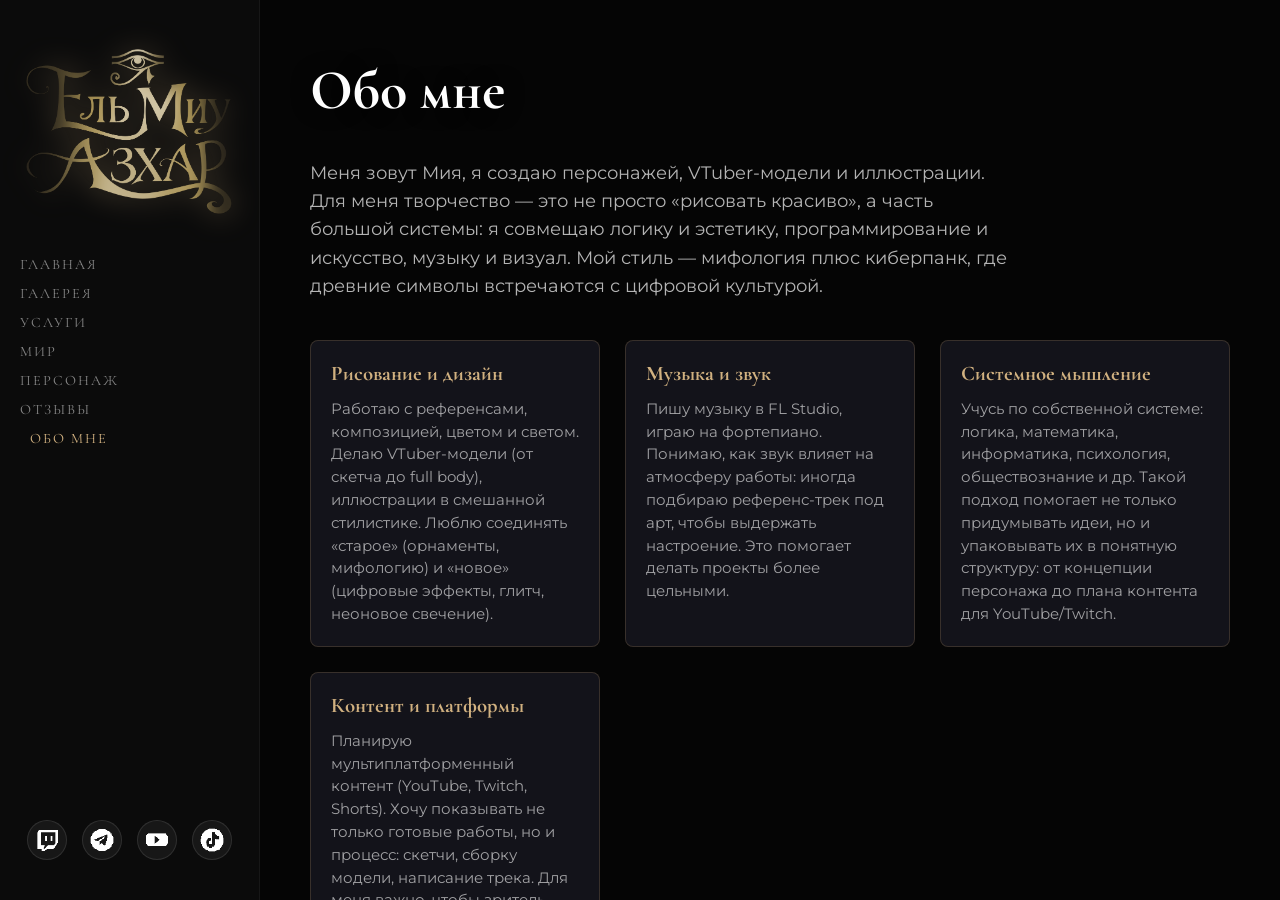
==== about.html @ bcaed86e "ервый коммит: сайт с галереей и формой заказа" ====
<!DOCTYPE html>
<html lang="ru">
<head>
  <meta charset="UTF-8" />
  <meta name="viewport" content="width=device-width, initial-scale=1.0" />
  <title>Обо мне — Ель Миу Азхар</title>
  
  <link rel="preconnect" href="https://fonts.googleapis.com">
  <link rel="preconnect" href="https://fonts.gstatic.com" crossorigin>
  <link href="https://fonts.googleapis.com/css2?family=Cormorant+Garamond:wght@400;600;700&family=Montserrat:wght@400;500&display=swap" rel="stylesheet">

  <!-- ЗВУКИ (должны лежать в папке sounds/) -->
  <audio id="sound-click" src="sounds/tik.mp3" preload="auto"></audio>
  <audio id="sound-hover" src="sounds/navodka.mp3" preload="auto"></audio>

  <style>
    /* --- БАЗОВЫЕ НАСТРОЙКИ --- */
    body {
      margin: 0;
      padding: 0;
      height: 100vh;
      overflow-x: hidden;
      display: flex;
      flex-direction: column;
      font-family: 'Montserrat', sans-serif;
      background-color: #050505;
      color: #fff;
      box-sizing: border-box;
    }
    * { box-sizing: border-box; }
    .page-wrapper {
      display: flex;
      width: 100%;
      height: 100%;
      overflow: hidden;
      position: relative;
    }

    /* --- САЙДБАР --- */
    .sidebar {
      width: 260px;
      height: 100%;
      background: #0b0b0b;
      padding: 40px 20px;
      display: flex;
      flex-direction: column;
      justify-content: space-between;
      flex-shrink: 0;
      z-index: 10;
      border-right: 1px solid rgba(255,255,255,0.05);
    }
    .logo-wrapper {
      margin-bottom: 30px;
      opacity: 0;
      transform: translateY(-20px);
      animation: fadeInDown 1.2s cubic-bezier(0.16, 1, 0.3, 1) forwards;
    }
    .site-logo {
      max-width: 100%;
      height: auto;
      filter: drop-shadow(0 0 15px rgba(209, 177, 128, 0.4));
    }
    @keyframes logoFloat {
      0%, 100% { transform: translateY(0); }
      50% { transform: translateY(-5px); }
    }
    .logo-wrapper img { animation: logoFloat 6s ease-in-out infinite; }

    .nav-list {
      list-style: none;
      padding: 0; margin: 0;
      display: flex;
      flex-direction: column;
      gap: 10px;
    }
    .nav-link {
      text-decoration: none;
      color: rgba(255, 255, 255, 0.5);
      font-family: 'Cormorant Garamond', serif;
      font-size: 0.9rem;
      text-transform: uppercase;
      letter-spacing: 2px;
      padding: 5px 0;
      transition: all 0.3s ease;
    }
    .nav-link:hover, .nav-link.active {
      color: #d1b180;
      padding-left: 10px;
    }

    .social-row {
      display: flex;
      justify-content: center;
      align-items: center;
      gap: 15px;
      margin-top: auto;
      flex-wrap: nowrap;
    }
    .social-icon-btn {
      width: 40px; height: 40px;
      border-radius: 50%;
      background: rgba(255, 255, 255, 0.05);
      border: 1px solid rgba(255,255,255,0.1);
      display: flex; align-items: center; justify-content: center;
      text-decoration: none;
      transition: all 0.3s cubic-bezier(0.175, 0.885, 0.32, 1.275);
    }
    .social-icon-btn img {
      width: 24px; height: 24px;
      object-fit: contain;
      filter: brightness(0) invert(1);
    }
    .social-icon-btn:hover {
      background: #d1b180;
      transform: scale(1.1) rotate(10deg);
      border-color: #d1b180;
    }
    .social-icon-btn:hover img { filter: brightness(0) invert(0); }

    /* --- КОНТЕНТ --- */
    .main-content {
      flex-grow: 1;
      background: #050505;
      padding: 60px 50px;
      overflow-y: auto;
      position: relative;
      display: flex;
      flex-direction: column;
    }

    .hero-title {
      font-family: 'Cormorant Garamond', serif;
      font-size: 3.5rem;
      color: white;
      margin: 0 0 20px 0;
      line-height: 1.1;
      text-shadow: 0 0 20px rgba(0,0,0,0.5);
      opacity: 0; transform: translateY(30px);
      animation: fadeInUp 1s cubic-bezier(0.16, 1, 0.3, 1) 0.5s forwards;
    }

    .about-intro {
      color: rgba(255,255,255,0.7);
      font-size: 1.1rem;
      max-width: 700px;
      line-height: 1.6;
      margin-bottom: 40px;
      opacity: 0; transform: translateY(20px);
      animation: fadeInUp 0.8s cubic-bezier(0.16, 1, 0.3, 1) 0.7s forwards;
    }

    .skills-grid {
      display: grid;
      grid-template-columns: repeat(auto-fit, minmax(240px, 1fr));
      gap: 25px;
      margin-bottom: 50px;
    }

    .skill-card {
      background: rgba(26, 26, 36, 0.7);
      backdrop-filter: blur(10px);
      border: 1px solid rgba(205, 163, 110, 0.2);
      padding: 20px;
      border-radius: 8px;
      opacity: 0; transform: translateY(20px);
      animation: fadeInUp 0.6s cubic-bezier(0.16, 1, 0.3, 1) forwards;
      transition: transform 0.3s ease, border-color 0.3s ease;
    }
    .skill-card:nth-child(1) { animation-delay: 0.6s; }
    .skill-card:nth-child(2) { animation-delay: 0.7s; }
    .skill-card:nth-child(3) { animation-delay: 0.8s; }
    .skill-card:nth-child(4) { animation-delay: 0.9s; }
    .skill-card:hover {
      transform: translateY(-5px) scale(1.01);
      border-color: #d1b180;
    }

    .skill-card h3 {
      color: #d1b180;
      margin: 0 0 12px 0;
      font-family: 'Cormorant Garamond', serif;
      font-size: 1.3rem;
    }
    .skill-card p {
      color: rgba(255,255,255,0.6);
      margin: 0; font-size: 0.95rem; line-height: 1.5;
    }

    .vision-section {
      border-top: 1px solid rgba(255,255,255,0.08);
      padding-top: 40px;
      opacity: 0; transform: translateY(20px);
      animation: fadeIn 0.8s ease-out 1.0s forwards;
    }
    .vision-title {
      color: white; font-family: 'Cormorant Garamond', serif;
      font-size: 1.8rem; margin-bottom: 20px;
    }
    .vision-text {
      color: rgba(255,255,255,0.65);
      max-width: 700px; line-height: 1.6;
    }

    .cta-block {
      margin-top: auto; text-align: center;
      opacity: 0; animation: fadeIn 0.8s ease-out 1.1s forwards;
    }
    .order-btn {
      background: transparent; border: 2px solid #d1b180;
      color: #d1b180; padding: 14px 40px; text-decoration: none;
      text-transform: uppercase; font-weight: 700; letter-spacing: 1px;
      cursor: pointer; transition: all 0.3s ease;
      font-family: 'Cormorant Garamond', serif;
    }
    .order-btn:hover {
      background: #d1b180; color: #000;
      box-shadow: 0 0 20px rgba(209, 177, 128, 0.3);
    }

    @keyframes fadeInDown { to { opacity: 1; transform: translateY(0); } }
    @keyframes fadeInUp { to { opacity: 1; transform: translateY(0); } }
    @keyframes fadeIn { to { opacity: 1; } }

    /* МОДАЛЬНОЕ ОКНО */
    .modal-overlay {
      position: fixed; top: 0; left: 0; width: 100%; height: 100%;
      background: rgba(0, 0, 0, 0.9); display: none;
      justify-content: center; align-items: center; z-index: 1000;
      backdrop-filter: blur(4px);
    }
    .modal-overlay.active { display: flex; }
    .modal-content {
      background: #111; padding: 30px; border: 1px solid #d1b180;
      text-align: center; max-width: 500px; width: 90%;
    }
    .modal-close {
      position: absolute; top: 15px; right: 20px; background: none; border: none;
      color: rgba(255,255,255,0.5); font-size: 2rem; cursor: pointer;
    }
    .payment-grid {
      display: grid; grid-template-columns: 1fr 1fr; gap: 10px; margin-top: 20px;
    }
    .payment-btn {
      background: transparent; border: 1px solid #d1b180;
      color: #d1b180; padding: 12px; text-decoration: none;
      text-transform: uppercase; font-weight: 700; transition: 0.3s;
      text-align: center; display: block;
    }
    .payment-btn:hover {
      background: #d1b180; color: #000;
      box-shadow: 0 0 15px rgba(209, 177, 128, 0.4);
    }

    @media (max-width: 768px) {
      .page-wrapper { flex-direction: column; }
      .sidebar { width: 100%; height: auto; padding: 20px; flex-direction: row; justify-content: space-between; align-items: center; flex-wrap: wrap; gap: 20px; order: -1; border-right: none; border-bottom: 1px solid rgba(255,255,255,0.05); }
      .logo-wrapper { margin-bottom: 0; order: 1; }
      .nav-list { flex-direction: row; gap: 15px; margin-top: 10px; flex-grow: 1; justify-content: center; order: 2; }
      .social-row { margin-top: 0; justify-content: center; width: 100%; order: 3; }
      .main-content { padding: 30px 20px; }
      .hero-title { font-size: 2.2rem; }
      .skills-grid { grid-template-columns: 1fr; }
    }
  </style>
</head>
<body>
  <div class="page-wrapper">
    <!-- ЛЕВАЯ ПАНЕЛЬ -->
    <aside class="sidebar">
      <div class="logo-wrapper">
        <img src="img/logo.png" alt="Ель Миу Азхар" class="site-logo" onerror="this.style.display='none'" />
      </div>
      <nav>
        <ul class="nav-list">
          <li><a href="index.html" class="nav-link">Главная</a></li>
          <li><a href="gallery.html" class="nav-link">Галерея</a></li>
          <li><a href="services.html" class="nav-link">Услуги</a></li>
          <li><a href="world.html" class="nav-link">Мир</a></li>
          <li><a href="character.html" class="nav-link">Персонаж</a></li>
          <li><a href="reviews.html" class="nav-link">Отзывы</a></li>
          <li><a href="about.html" class="nav-link active">Обо мне</a></li>
        </ul>
      </nav>
      <div class="social-row">
        <a href="https://www.twitch.tv/miumiu690028" target="_blank" class="social-icon-btn"><img src="img/twitch.png" alt="Twitch" /></a>
        <a href="https://t.me/MIUMIU690028" target="_blank" class="social-icon-btn"><img src="img/telegram.png" alt="Telegram" /></a>
        <a href="https://www.youtube.com/@elmiuazhar" target="_blank" class="social-icon-btn"><img src="img/youtube.png" alt="YouTube" /></a>
        <a href="https://www.tiktok.com/@elmiuazhar?is_from_webapp=1&sender_device=pc" target="_blank" class="social-icon-btn"><img src="img/tiktok.png" alt="TikTok" /></a>
      </div>
    </aside>
    
    <!-- ПРАВАЯ ЧАСТЬ -->
     <!-- ПРАВАЯ ЧАСТЬ -->
    <main class="main-content">
      <h1 class="hero-title">Обо мне</h1>

      <p class="about-intro">
        Меня зовут Мия, я создаю персонажей, VTuber-модели и иллюстрации. Для меня творчество — это не просто «рисовать красиво», а часть большой системы: я совмещаю логику и эстетику, программирование и искусство, музыку и визуал. Мой стиль — мифология плюс киберпанк, где древние символы встречаются с цифровой культурой.
      </p>

      <section class="skills-grid">
        <article class="skill-card">
          <h3>Рисование и дизайн</h3>
          <p>Работаю с референсами, композицией, цветом и светом. Делаю VTuber-модели (от скетча до full body), иллюстрации в смешанной стилистике. Люблю соединять «старое» (орнаменты, мифологию) и «новое» (цифровые эффекты, глитч, неоновое свечение).</p>
        </article>

        <article class="skill-card">
          <h3>Музыка и звук</h3>
          <p>Пишу музыку в FL Studio, играю на фортепиано. Понимаю, как звук влияет на атмосферу работы: иногда подбираю референс-трек под арт, чтобы выдержать настроение. Это помогает делать проекты более цельными.</p>
        </article>

        <article class="skill-card">
          <h3>Системное мышление</h3>
          <p>Учусь по собственной системе: логика, математика, информатика, психология, обществознание и др. Такой подход помогает не только придумывать идеи, но и упаковывать их в понятную структуру: от концепции персонажа до плана контента для YouTube/Twitch.</p>
        </article>

        <article class="skill-card">
          <h3>Контент и платформы</h3>
          <p>Планирую мультиплатформенный контент (YouTube, Twitch, Shorts). Хочу показывать не только готовые работы, но и процесс: скетчи, сборку модели, написание трека. Для меня важно, чтобы зритель видел, как рождается идея.</p>
        </article>
      </section>

      <section class="vision-section">
        <h2 class="vision-title">Моя цель</h2>
        <p class="vision-text">
          Сделать творчество полноценной работой, где каждая часть усиливает другую: арт, музыка, контент, аналитика. Хочу, чтобы мои проекты ощущались как «вселенная» — с историей, правилами и узнаваемой эстетикой. И при этом оставаться понятной для зрителя: показывать процесс, объяснять решения, делиться тем, что вдохновляет.
        </p>
      </section>
    </main>
  </div>
  <!-- ЗВУКИ (должны лежать в папке sounds/) -->
  <audio id="sound-click" src="sounds/tik.mp3" preload="auto"></audio>
  <audio id="sound-hover" src="sounds/navodka.mp3" preload="auto"></audio>

  <script>
    const clickAudio = document.getElementById('sound-click');
    const hoverAudio = document.getElementById('sound-hover');

    // Функция безопасного воспроизведения звука (учитывает политику браузеров)
    function playSound(audio) {
      if (!audio) return;
      audio.currentTime = 0; // перезапуск с начала
      audio.play().catch(e => console.log('Автовоспроизведение заблокировано браузером (нормально до первого клика)'));
    }

    // Элементы, на которых будут звуки
    const interactiveElements = document.querySelectorAll(
      '.nav-link, .social-icon-btn, .order-btn, .payment-btn, .modal-close'
    );

    interactiveElements.forEach(el => {
      // Звук при наведении
      el.addEventListener('mouseenter', () => {
        playSound(hoverAudio);
      });

      // Звук при клике
      el.addEventListener('click', () => {
        playSound(clickAudio);
      });
    });

    // Модальное окно
    const openBtn = document.getElementById('open-payment');
    const closeBtn = document.getElementById('close-payment');
    const modal = document.getElementById('payment-modal');

    if (openBtn) {
      openBtn.addEventListener('click', () => {
        modal.classList.add('active');
      });
    }

    if (closeBtn) {
      closeBtn.addEventListener('click', () => {
        modal.classList.remove('active');
      });
    }

    window.addEventListener('click', (e) => {
      if (e.target === modal) {
        modal.classList.remove('active');
      }
    });
  </script>
</body>
</html>
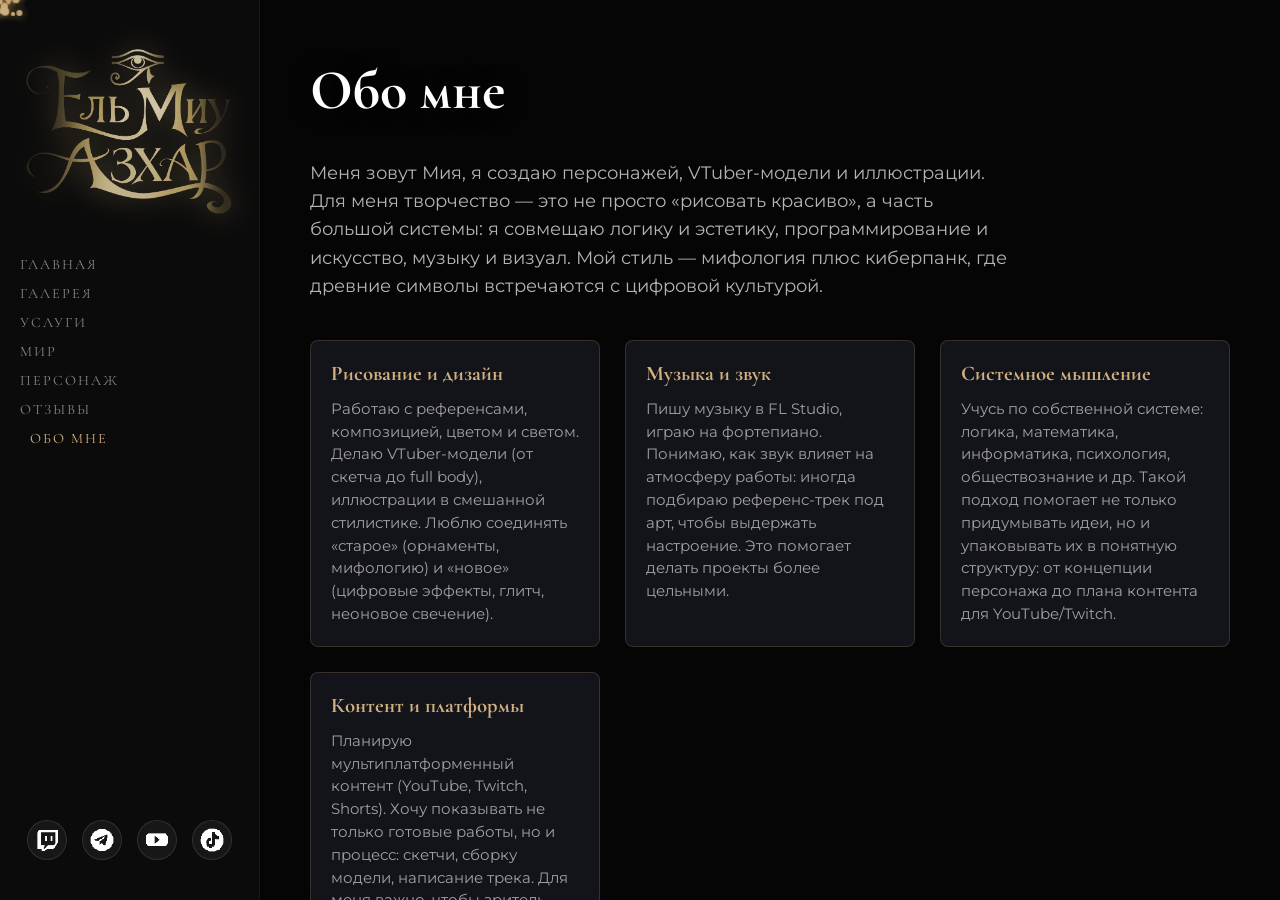
==== commit 621ad2aa: "обновление index.html" ====
--- a/about.html
+++ b/about.html
@@ -332,6 +332,87 @@
   <audio id="sound-click" src="sounds/tik.mp3" preload="auto"></audio>
   <audio id="sound-hover" src="sounds/navodka.mp3" preload="auto"></audio>
 
+  <div id="spark-container"></div>
+  <style>
+    #spark-container {
+      position: fixed;
+      top: 0;
+      left: 0;
+      width: 100%;
+      height: 100%;
+      pointer-events: none;
+      z-index: 9998;
+    }
+    .spark {
+      position: absolute;
+      border-radius: 50%;
+      background: #d1b180;
+      box-shadow: 0 0 10px rgba(209, 177, 128, 0.8);
+      will-change: transform, opacity;
+    }
+  </style>
+  <script>
+    const container = document.getElementById('spark-container');
+    const MAX_SPARKS = 150;
+    const SPARK_SIZE = 4;
+    const SPEED_FACTOR = 0.6;
+
+    let mouseX = 0;
+    let mouseY = 0;
+
+    document.addEventListener('mousemove', (e) => {
+      mouseX = e.clientX;
+      mouseY = e.clientY;
+    });
+
+    function spawnSparks() {
+      const count = 3;
+      for (let i = 0; i < count; i++) {
+        const spark = document.createElement('div');
+        spark.classList.add('spark');
+
+        const size = SPARK_SIZE * (0.5 + Math.random() * 1.5);
+        spark.style.width = `${size}px`;
+        spark.style.height = `${size}px`;
+
+        const offsetX = (Math.random() - 0.5) * 25;
+        const offsetY = (Math.random() - 0.5) * 25;
+        spark.style.left = `${mouseX + offsetX}px`;
+        spark.style.top = `${mouseY + offsetY}px`;
+
+        container.appendChild(spark);
+
+        const angle = Math.random() * Math.PI * 2;
+        const distance = 80 + Math.random() * 60;
+        const vx = Math.cos(angle) * distance * SPEED_FACTOR;
+        const vy = Math.sin(angle) * distance * SPEED_FACTOR;
+
+        let progress = 0;
+        const duration = 600 + Math.random() * 400;
+
+        function animateSpark() {
+          progress += 1;
+          const t = Math.min(progress / duration, 1);
+          spark.style.transform = `translate(${vx * t}px, ${vy * t}px)`;
+          spark.style.opacity = 1 - t;
+
+          if (t < 1) {
+            requestAnimationFrame(animateSpark);
+          } else {
+            spark.remove();
+          }
+        }
+
+        animateSpark();
+
+        if (container.children.length > MAX_SPARKS) {
+          container.firstChild.remove();
+        }
+      }
+    }
+
+    setInterval(spawnSparks, 80);
+  </script>
   <script>
     const clickAudio = document.getElementById('sound-click');
     const hoverAudio = document.getElementById('sound-hover');
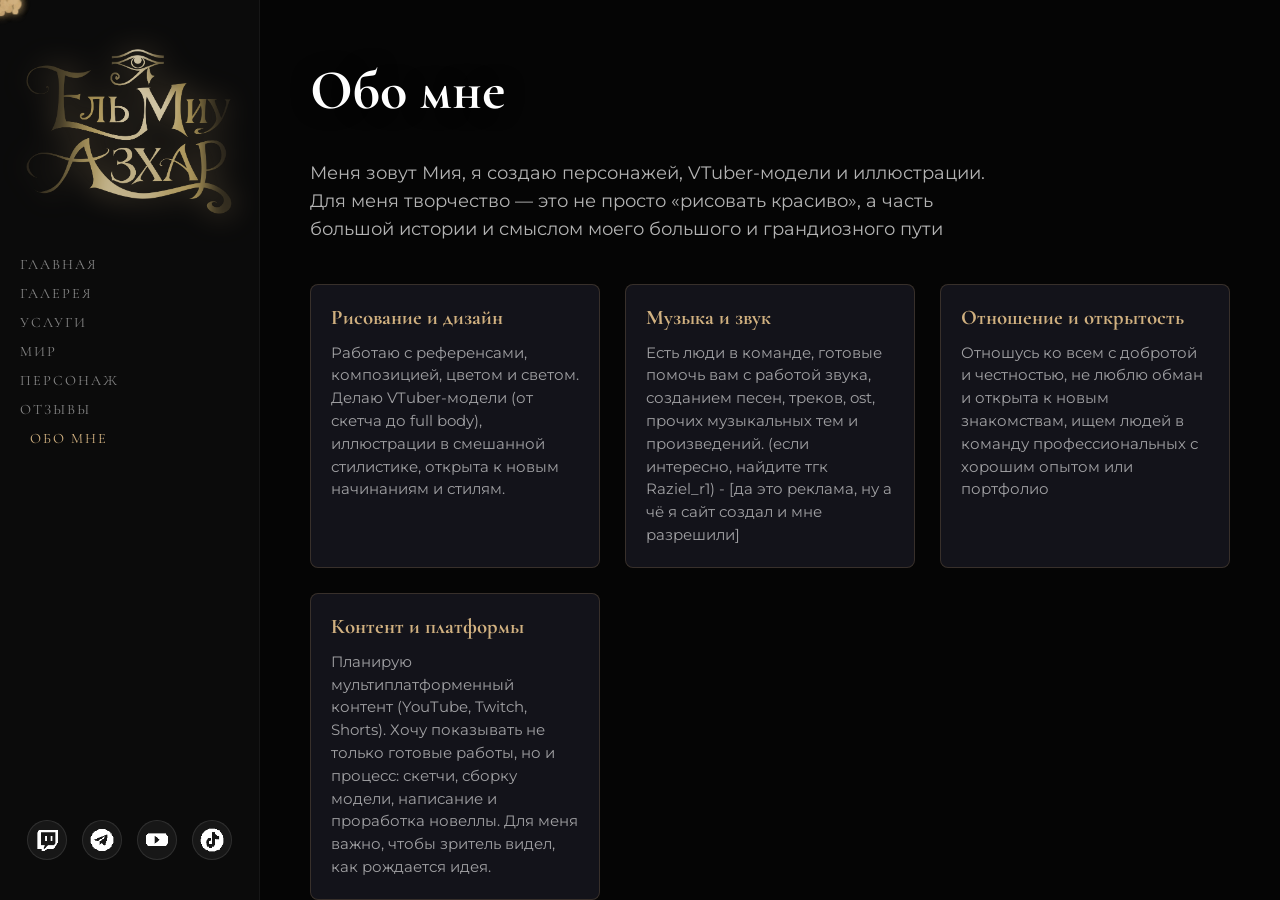
==== commit 48d60742: "обновление index.html" ====
--- a/about.html
+++ b/about.html
@@ -295,35 +295,34 @@
       <h1 class="hero-title">Обо мне</h1>
 
       <p class="about-intro">
-        Меня зовут Мия, я создаю персонажей, VTuber-модели и иллюстрации. Для меня творчество — это не просто «рисовать красиво», а часть большой системы: я совмещаю логику и эстетику, программирование и искусство, музыку и визуал. Мой стиль — мифология плюс киберпанк, где древние символы встречаются с цифровой культурой.
-      </p>
+        Меня зовут Мия, я создаю персонажей, VTuber-модели и иллюстрации. Для меня творчество — это не просто «рисовать красиво», а часть большой истории и смыслом моего большого и грандиозного пути
 
       <section class="skills-grid">
         <article class="skill-card">
           <h3>Рисование и дизайн</h3>
-          <p>Работаю с референсами, композицией, цветом и светом. Делаю VTuber-модели (от скетча до full body), иллюстрации в смешанной стилистике. Люблю соединять «старое» (орнаменты, мифологию) и «новое» (цифровые эффекты, глитч, неоновое свечение).</p>
+          <p>Работаю с референсами, композицией, цветом и светом. Делаю VTuber-модели (от скетча до full body), иллюстрации в смешанной стилистике, открыта к новым начинаниям и стилям.</p>
         </article>
 
         <article class="skill-card">
           <h3>Музыка и звук</h3>
-          <p>Пишу музыку в FL Studio, играю на фортепиано. Понимаю, как звук влияет на атмосферу работы: иногда подбираю референс-трек под арт, чтобы выдержать настроение. Это помогает делать проекты более цельными.</p>
+          <p>Есть люди в команде, готовые помочь вам с работой звука, созданием песен, треков, ost, прочих музыкальных тем и произведений. (если интересно, найдите тгк Raziel_r1) - [да это реклама, ну а чё я сайт создал и мне разрешили]</p>
         </article>
 
         <article class="skill-card">
-          <h3>Системное мышление</h3>
-          <p>Учусь по собственной системе: логика, математика, информатика, психология, обществознание и др. Такой подход помогает не только придумывать идеи, но и упаковывать их в понятную структуру: от концепции персонажа до плана контента для YouTube/Twitch.</p>
+          <h3>Отношение и открытость</h3>
+          <p>Отношусь ко всем с добротой и честностью, не люблю обман и открыта к новым знакомствам, ищем людей в команду профессиональных с хорошим опытом или портфолио</p>
         </article>
 
         <article class="skill-card">
           <h3>Контент и платформы</h3>
-          <p>Планирую мультиплатформенный контент (YouTube, Twitch, Shorts). Хочу показывать не только готовые работы, но и процесс: скетчи, сборку модели, написание трека. Для меня важно, чтобы зритель видел, как рождается идея.</p>
+          <p>Планирую мультиплатформенный контент (YouTube, Twitch, Shorts). Хочу показывать не только готовые работы, но и процесс: скетчи, сборку модели, написание и проработка новеллы. Для меня важно, чтобы зритель видел, как рождается идея.</p>
         </article>
       </section>
 
       <section class="vision-section">
         <h2 class="vision-title">Моя цель</h2>
         <p class="vision-text">
-          Сделать творчество полноценной работой, где каждая часть усиливает другую: арт, музыка, контент, аналитика. Хочу, чтобы мои проекты ощущались как «вселенная» — с историей, правилами и узнаваемой эстетикой. И при этом оставаться понятной для зрителя: показывать процесс, объяснять решения, делиться тем, что вдохновляет.
+          Сделать творчество полноценной работой, где каждая часть усиливает другую: анатомия, свет, контур, цветокор и подбор палитры. Хочу, чтобы мои проекты ощущались как «вселенная» — с историей, правилами и узнаваемой эстетикой/стилистикой. И при этом оставаться понятной для зрителя: показывать процесс, расскрывать искусство, делиться тем, что вдохновляет.
         </p>
       </section>
     </main>
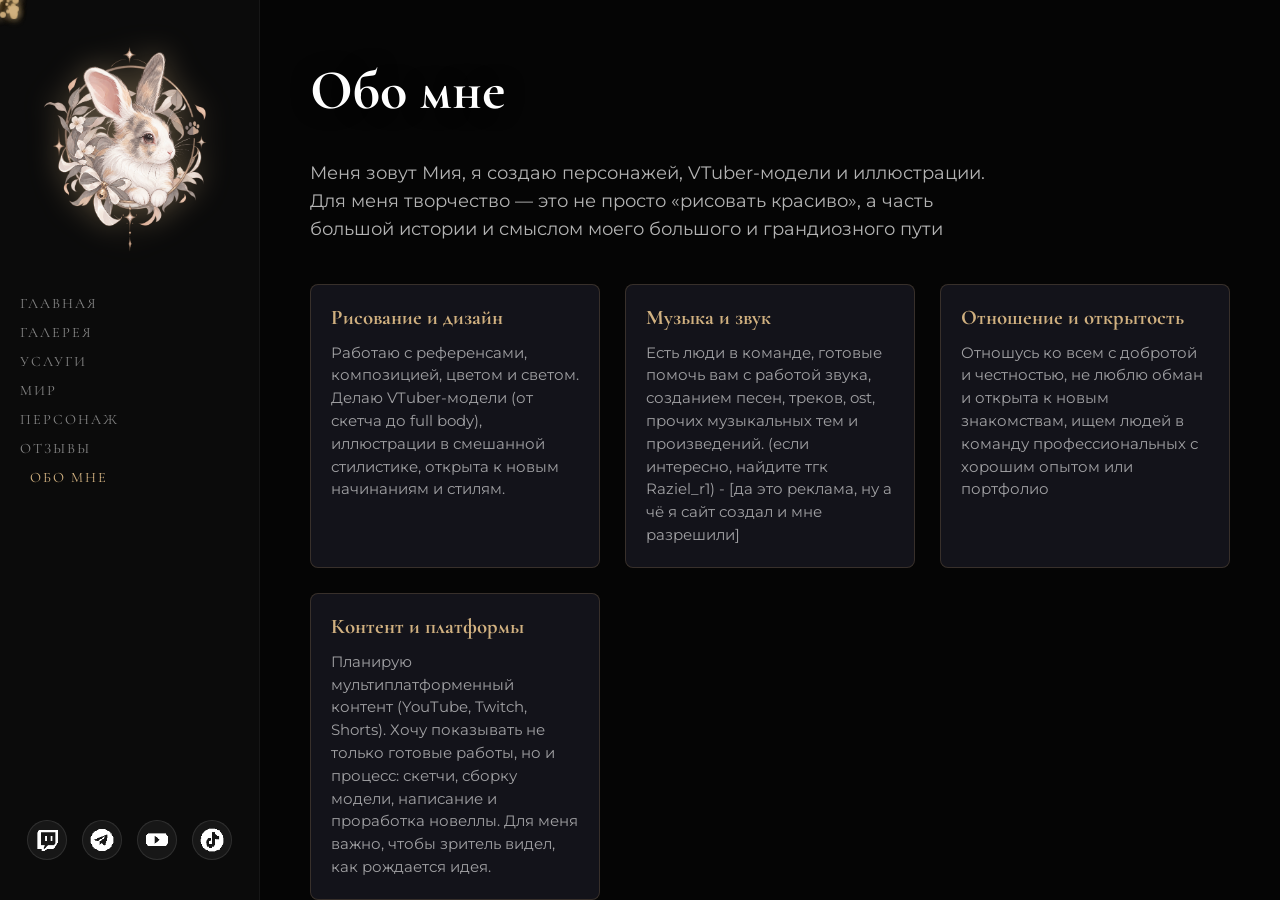
==== commit 36714ca0: "Update: BETA 2" ====
--- a/about.html
+++ b/about.html
@@ -1,6 +1,7 @@
 <!DOCTYPE html>
 <html lang="ru">
 <head>
+  <link rel="icon" type="img/logo.png" href="img/logo.png">
   <meta charset="UTF-8" />
   <meta name="viewport" content="width=device-width, initial-scale=1.0" />
   <title>Обо мне — Ель Миу Азхар</title>
@@ -252,15 +253,143 @@
     }
 
     @media (max-width: 768px) {
-      .page-wrapper { flex-direction: column; }
-      .sidebar { width: 100%; height: auto; padding: 20px; flex-direction: row; justify-content: space-between; align-items: center; flex-wrap: wrap; gap: 20px; order: -1; border-right: none; border-bottom: 1px solid rgba(255,255,255,0.05); }
-      .logo-wrapper { margin-bottom: 0; order: 1; }
-      .nav-list { flex-direction: row; gap: 15px; margin-top: 10px; flex-grow: 1; justify-content: center; order: 2; }
-      .social-row { margin-top: 0; justify-content: center; width: 100%; order: 3; }
-      .main-content { padding: 30px 20px; }
-      .hero-title { font-size: 2.2rem; }
-      .skills-grid { grid-template-columns: 1fr; }
-    }
+  /* 1. Превращаем сайдбар в компактную шапку сверху */
+  .sidebar {
+    width: 100%;
+    height: auto;
+    min-height: 65px; /* Чуть выше, чтобы всё красиво влезло */
+    padding: 10px 15px;
+    flex-direction: row;
+    align-items: center;
+    justify-content: flex-start;
+    gap: 12px;
+    position: sticky;
+    top: 0;
+    z-index: 1000;
+    border-right: none;
+    border-bottom: 1px solid rgba(255, 255, 255, 0.1);
+    flex-wrap: nowrap; /* Важно: не даем элементам прыгать вниз */
+    overflow-x: auto; /* ГЛАВНОЕ: включаем прокрутку самой шапки */
+    scrollbar-width: none; /* Скрываем полосу прокрутки в Firefox */
+  }
+
+  .sidebar::-webkit-scrollbar {
+    display: none; /* Скрываем полосу прокрутки в Chrome/Safari */
+  }
+
+  /* 2. Логотип: маленький и круглый */
+  .logo-wrapper {
+    order: 1;
+    width: 44px;
+    flex-shrink: 0;
+    margin: 0;
+    padding: 0;
+  }
+
+  .site-logo {
+    width: 44px;
+    height: 44px;
+    border-radius: 50%;
+    object-fit: cover;
+    filter: drop-shadow(0 0 5px rgba(209, 177, 128, 0.3));
+  }
+
+  /* 3. Соцсети: компактно */
+  .social-row {
+    order: 2;
+    display: flex;
+    gap: 8px;
+    flex-shrink: 0;
+  }
+
+  .social-icon-btn {
+    width: 32px;
+    height: 32px;
+    padding: 0;
+    border-radius: 50%;
+  }
+
+  .social-icon-btn img {
+    width: 20px;
+    height: 20px;
+    object-fit: contain;
+  }
+
+  /* 4. Меню: делаем его прокручиваемым внутри шапки */
+  .sidebar nav {
+    order: 3;
+    width: auto;
+    margin: 0;
+    flex-grow: 1;
+  }
+
+  .nav-list {
+    display: flex;
+    flex-direction: row;
+    gap: 24px; /* Расстояние между пунктами меню */
+    margin: 0;
+    padding: 0;
+    list-style: none;
+    overflow-x: auto; /* Разрешаем скролл внутри списка */
+    scrollbar-width: none;
+    padding-bottom: 8px; /* Отступ снизу, чтобы текст не прилипал к скроллу */
+  }
+  
+  .nav-list::-webkit-scrollbar {
+    display: none;
+  }
+
+  .nav-link {
+    white-space: nowrap; /* Запрещаем перенос текста ссылки */
+    padding: 0;
+    letter-spacing: 1px;
+    font-size: 0.85rem;
+    text-transform: uppercase;
+    color: rgba(255, 255, 255, 0.6);
+  }
+
+  .nav-link:hover, .nav-link.active {
+    color: #d1b180;
+    padding-left: 0; /* Убираем сдвиг на мобильном */
+  }
+
+  /* 5. Скрываем большие серые кнопки контактов в блоке .contact-block */
+  .contact-block {
+    display: none; 
+  }
+
+  /* 6. Подстройка основного контента */
+  .page-wrapper {
+    flex-direction: column;
+    height: auto;
+  }
+
+  .main-content {
+    width: 100%;
+    padding: 20px;
+    flex-grow: 1;
+    overflow-y: auto;
+    max-height: calc(100vh - 75px); /* Высота: весь экран минус высота шапки */
+  }
+
+  /* 7. Адаптив заголовков и карточек */
+  .hero-title {
+    font-size: 1.8rem;
+    line-height: 1.2;
+  }
+
+  .blocks-row {
+    margin-top: 30px;
+    flex-direction: column;
+  }
+
+  .square-card {
+    flex: 1 1 100%;
+    max-width: 100%;
+    padding: 20px;
+  }
+}
+
   </style>
 </head>
 <body>
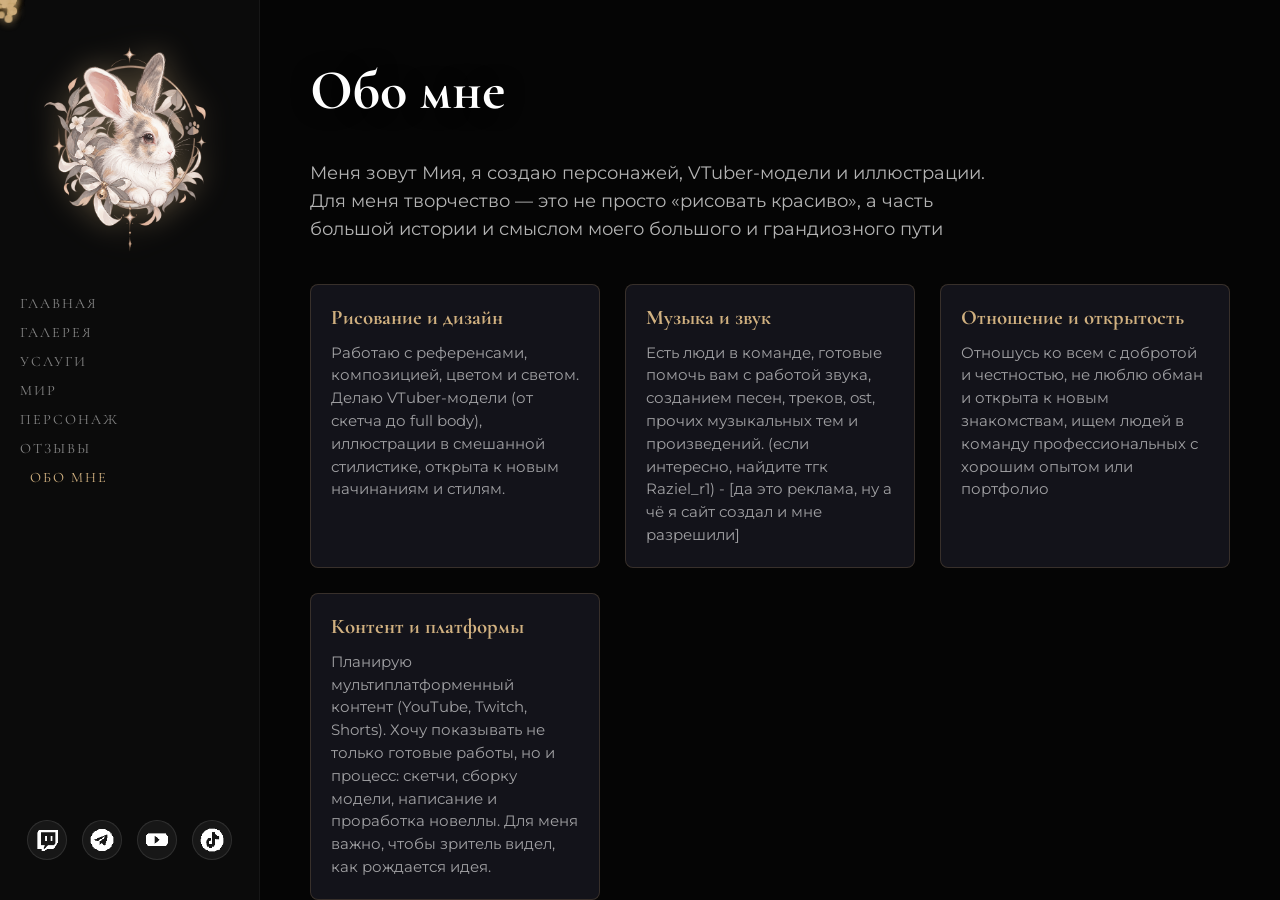
==== commit ecc37583: "beta 3: added TG footer, fixed background issues" ====
--- a/about.html
+++ b/about.html
@@ -411,14 +411,12 @@
         </ul>
       </nav>
       <div class="social-row">
-        <a href="https://www.twitch.tv/miumiu690028" target="_blank" class="social-icon-btn"><img src="img/twitch.png" alt="Twitch" /></a>
+        <a href="https://www.twitch.tv/kukolnik690028" target="_blank" class="social-icon-btn"><img src="img/twitch.png" alt="Twitch" /></a>
         <a href="https://t.me/MIUMIU690028" target="_blank" class="social-icon-btn"><img src="img/telegram.png" alt="Telegram" /></a>
         <a href="https://www.youtube.com/@elmiuazhar" target="_blank" class="social-icon-btn"><img src="img/youtube.png" alt="YouTube" /></a>
         <a href="https://www.tiktok.com/@elmiuazhar?is_from_webapp=1&sender_device=pc" target="_blank" class="social-icon-btn"><img src="img/tiktok.png" alt="TikTok" /></a>
       </div>
     </aside>
-    
-    <!-- ПРАВАЯ ЧАСТЬ -->
      <!-- ПРАВАЯ ЧАСТЬ -->
     <main class="main-content">
       <h1 class="hero-title">Обо мне</h1>
